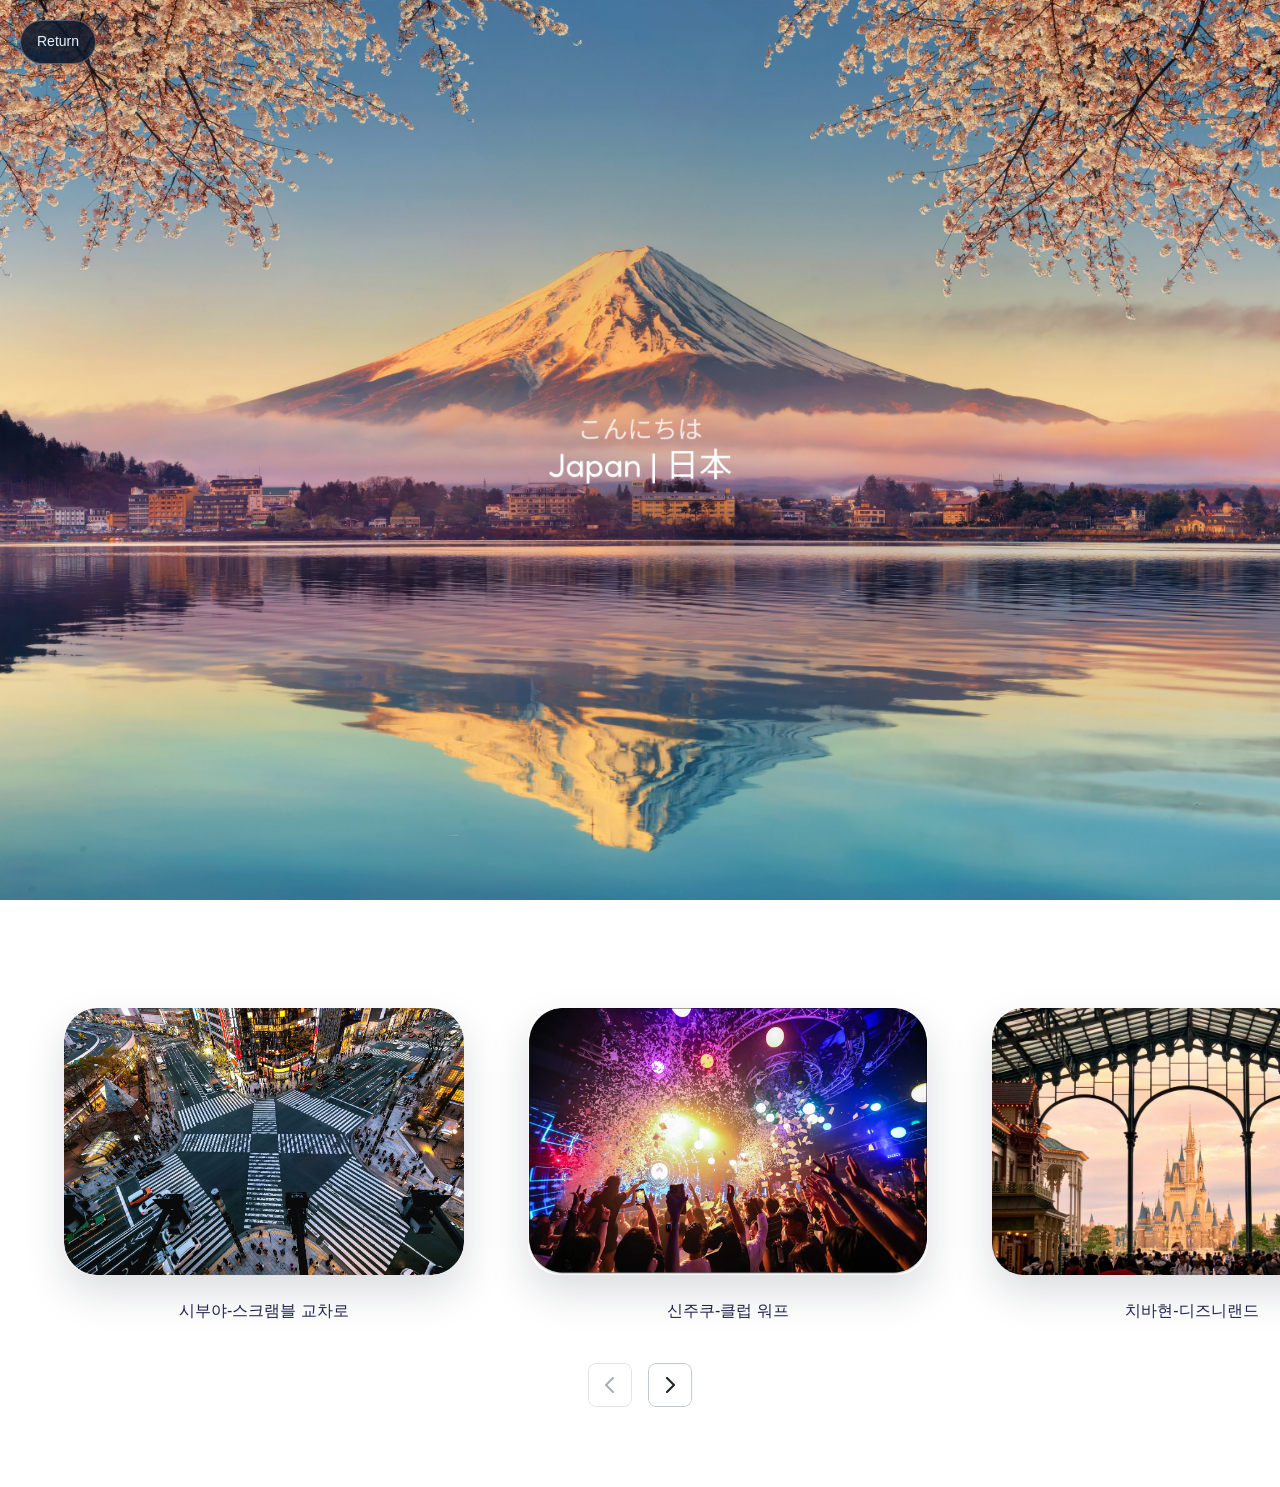
==== pages/asia-countries/japan/index.html @ 1972a232 "feat(return-button): implement common return button functionality with navigation and fade effects" ====
<!doctype html>
<html lang="ko">
<head>
  <meta charset="UTF-8" />
  <meta name="viewport" content="width=device-width, initial-scale=1.0" />
  <meta name="description" content="World Tour 일본 페이지" />
  <title>World Tour | Japan</title>
  <link rel="preload" as="image" href="./assets/images/JapanMainPage.png" fetchpriority="high" />
  <link rel="stylesheet" href="../../../shared/css/tokens.css" />
  <link rel="stylesheet" href="../../../shared/css/base.css" />
  <link rel="stylesheet" href="./css/hero.css" />
  <link rel="stylesheet" href="./css/intro.css" />
  <link rel="stylesheet" href="./css/page.css" />
  <link rel="stylesheet" href="./css/photo-reveal.css" />
  <link rel="stylesheet" href="../../countries/common/css/photo-navigation.css" />
  <link rel="stylesheet" href="../../countries/common/css/country-return.css" />
  <script src="./data/config.js" defer></script>
  <script src="./js/intro.js" defer></script>
  <script src="./js/photo-reveal.js" defer></script>
  <script src="../../countries/common/js/photo-navigation.js" defer></script>
  <script src="../../countries/common/js/country-return.js" defer></script>
  <script src="./js/main.js" defer></script>
</head>
<body>
  <main>
    <section class="tokyo-hero" aria-label="일본 첫 화면">
      <img class="tokyo-hero__image" src="./assets/images/JapanMainPage.png" width="3840" height="2160"
        alt="벚꽃과 후지산, 가와구치호 풍경 위에 こんにちは와 Japan | 日本 문구가 표시된 일본 첫 화면" fetchpriority="high" decoding="sync" />
      <h1 class="japan-intro" aria-label="Japan | Tradition Meets Culture" hidden>Japan | Tradition Meets Culture</h1>
    </section>
    <section id="japan-photos" class="japan-photos" tabindex="0" aria-label="일본의 거리와 밤 풍경, 가로 스크롤로 사진 탐색">
      <figure class="japan-photos__item">
        <img src="./assets/images/tokyo-crossing.png" alt="높은 곳에서 바라본 스크램블 교차로와 거리" loading="lazy" />
        <figcaption class="japan-photos__name">시부야-스크램블 교차로</figcaption>
      </figure>
      <figure class="japan-photos__item">
        <img src="./assets/images/tokyo-nightlife.png" alt="화려한 조명 아래 사람들로 붐비는 클럽" loading="lazy" />
        <figcaption class="japan-photos__name">신주쿠-클럽 워프</figcaption>
      </figure>
      <figure class="japan-photos__item">
        <img src="./assets/images/chiba-disneyland.jpg" alt="노을 속 디즈니랜드 성과 방문객들" loading="lazy" />
        <figcaption class="japan-photos__name">치바현-디즈니랜드</figcaption>
      </figure>
      <figure class="japan-photos__item">
        <img src="./assets/images/shibuya-sky.jpg" alt="전망대에서 내려다본 도쿄의 푸른 야경" loading="lazy" />
        <figcaption class="japan-photos__name">시부야 - 시부야스카이</figcaption>
      </figure>
    </section>
    <div class="photo-navigation" role="group" aria-label="사진 이동" hidden>
      <button class="photo-navigation__button" data-direction="prev" type="button" aria-label="이전 사진" aria-controls="japan-photos"></button>
      <button class="photo-navigation__button" data-direction="next" type="button" aria-label="다음 사진" aria-controls="japan-photos"></button>
    </div>
  </main>
  <a class="country-back" href="../../continents/asia/index.html">Return</a>
</body>
</html>
---- shared/css/tokens.css ----
:root {
  --color-page: #ffffff;
  --color-text: #17212f;
  --color-map-background: #031e35;
  --color-landing-background: #101711;
}
---- shared/css/base.css ----
*,
*::before,
*::after {
  box-sizing: border-box;
}

body {
  margin: 0;
  background: var(--color-page);
  color: var(--color-text);
  font-family: -apple-system, BlinkMacSystemFont, "Segoe UI", "Malgun Gothic", sans-serif;
  font-size: 1rem;
  line-height: 1.7;
  word-break: keep-all;
  overflow-wrap: anywhere;
}

img {
  display: block;
  max-width: 100%;
  height: auto;
}
---- pages/asia-countries/japan/css/hero.css ----
.tokyo-hero {
  position: relative;
  isolation: isolate;
  display: grid;
  place-items: center;
  /* Match the full viewport preview, even when the destination has a scrollbar. */
  width: 100vw;
  height: 100vh;
  height: 100dvh;
  overflow: hidden;
  background: #101413;
}

.tokyo-hero__image {
  position: absolute;
  inset: 0;
  z-index: -2;
  width: 100%;
  height: 100%;
  object-fit: cover;
  object-position: center;
}
---- pages/asia-countries/japan/css/intro.css ----
@font-face {
  font-family: 'Abhaya Libre';
  src: url('../../../../shared/fonts/abhaya-libre/AbhayaLibre-Medium.ttf') format('truetype');
  font-style: normal;
  font-weight: 500;
  font-display: swap;
}

.japan-intro {
  position: absolute;
  top: 34%;
  left: 50%;
  transform: translate(-50%, -50%);
  margin: 0;
  padding: 0;
  color: #21234d;
  font-family: 'Abhaya Libre', Georgia, serif;
  font-weight: 500;
  /* 180px on the 3840px reference canvas; scales to smaller screens. */
  font-size: min(180px, 4.6875vw);
  line-height: 1.15;
  white-space: pre;
  pointer-events: none;
  animation: japan-intro-exit 800ms ease var(--exit-delay) both;
}
.japan-intro[hidden] { display: none; }
.japan-intro__letter {
  opacity: 0;
  animation: japan-letter-reveal 800ms ease-out calc(250ms + var(--letter) * 110ms) both;
}
@keyframes japan-letter-reveal {
  from { opacity: 0; }
  to { opacity: 1; }
}
@keyframes japan-intro-exit {
  from { opacity: 1; }
  to { opacity: 0; visibility: hidden; }
}
@media (prefers-reduced-motion: reduce) {
  .japan-intro__letter { animation: none; opacity: 1; }
}
---- pages/asia-countries/japan/css/page.css ----
html {
  overflow-x: clip;
}

body {
  background: #fff;
  overflow-x: clip;
}

.city-section {
  min-height: 100vh;
  padding: clamp(24px, 3vw, 56px) 0 clamp(100px, 14vh, 180px);
  background: #fff;
}

.city-section h2 {
  margin: 0 0 clamp(40px, 5vw, 100px);
  color: #13bd57;
  text-align: center;
  font-size: clamp(28px, 3.1vw, 52px);
  font-weight: 400;
  line-height: 1.3;
}
---- pages/asia-countries/japan/css/photo-reveal.css ----
.japan-photos {
  display: grid;
  grid-auto-flow: column;
  grid-auto-columns: 400px;
  justify-content: start;
  overflow-x: auto;
  scroll-padding-inline: clamp(24px, 5vw, 80px);
  scrollbar-width: none;
  gap: clamp(28px, 5vw, 88px);
  /* Both edges remain visible; the initial left spacing scrolls with the cards. */
  width: 100%;
  margin-inline: 0;
  padding: clamp(80px, 12vh, 160px) clamp(24px, 5vw, 80px) 40px;
  padding-left: calc(max(0px, 50% - 800px) + clamp(24px, 5vw, 80px));
}

.japan-photos::-webkit-scrollbar { display: none; }

.japan-photos__item {
  margin: 0;
  align-self: start;
  scroll-snap-align: start;
  border-radius: 32px;
  transition: opacity 1100ms ease, transform 1100ms cubic-bezier(.2, .65, .3, 1);
}

.japan-photos__item img {
  width: 100%;
  aspect-ratio: 3 / 2;
  object-fit: cover;
  border-radius: inherit;
  box-shadow: 0 18px 40px rgb(20 30 50 / 15%);
}

.japan-photos__name {
  margin-top: 24px;
  color: #21234d;
  font-size: clamp(16px, 1.1vw, 20px);
  font-weight: 500;
  line-height: 1.5;
  text-align: center;
}

.japan-photos__item.is-pending {
  opacity: 0;
  transform: translateY(36px);
}

/* Reveal the photos from left to right. */
@media (min-width: 701px) {
  .japan-photos__item:nth-child(2):not(.is-pending) {
    transition-delay: 200ms;
  }
  .japan-photos__item:nth-child(3):not(.is-pending) {
    transition-delay: 400ms;
  }
  .japan-photos__item:nth-child(4):not(.is-pending) {
    transition-delay: 600ms;
  }
}

@media (max-width: 700px) {
  .japan-photos { grid-auto-columns: min(400px, 80vw); gap: 28px; }
}

@media (prefers-reduced-motion: reduce) {
  .japan-photos__item { transition: none; }
  .japan-photos__item.is-pending { opacity: 1; transform: none; }
}
---- pages/countries/common/css/photo-navigation.css ----
.photo-navigation {
  display: flex;
  justify-content: center;
  gap: 16px;
  padding: 0 24px 80px;
}
.photo-navigation[hidden] { display: none; }
.photo-navigation__button {
  width: 44px;
  height: 44px;
  flex: 0 0 44px;
  padding: 0;
  border: 0;
  border-radius: 8px;
  background: transparent var(--nav-default) center / contain no-repeat;
  cursor: pointer;
}
.photo-navigation__button[data-direction="prev"] {
  --nav-default: url('../assets/navigation/left-default.png');
  --nav-hover: url('../assets/navigation/left-hover.png');
  --nav-focus: url('../assets/navigation/left-focus.png');
  --nav-disabled: url('../assets/navigation/left-disabled.png');
}
.photo-navigation__button[data-direction="next"] {
  --nav-default: url('../assets/navigation/right-default.png');
  --nav-hover: url('../assets/navigation/right-hover.png');
  --nav-focus: url('../assets/navigation/right-focus.png');
  --nav-disabled: url('../assets/navigation/right-disabled.png');
}
.photo-navigation__button:hover { background-image: var(--nav-hover); }
.photo-navigation__button:focus-visible {
  background-image: var(--nav-focus);
  outline: 2px solid #2563eb;
  outline-offset: 3px;
}
.photo-navigation__button:disabled {
  background-image: var(--nav-disabled);
  cursor: default;
}
---- pages/countries/common/css/country-return.css ----
.country-back {
  z-index: 30;
  position: fixed;
  top: max(20px, env(safe-area-inset-top));
  left: max(20px, env(safe-area-inset-left));
  padding: 9px 16px;
  border: 1px solid #bfdfff55;
  border-radius: 999px;
  background: #0c192cdd;
  color: #e6f2ff;
  font-size: 14px;
  text-decoration: none;
}

.country-back:hover {
  background: #214360;
}

.country-back:focus-visible {
  outline: 2px solid #d5f3ff;
  outline-offset: 4px;
}

.country-return-preview {
  position: fixed;
  inset: 0;
  width: 100vw;
  height: 100vh;
  height: 100dvh;
  z-index: 40;
  background: #0c192c;
  opacity: 0;
  visibility: hidden;
  pointer-events: none;
}
.country-return-preview img {
  width: 100%;
  height: 100%;
  object-fit: contain;
}
.country-returning main {
  animation: country-return-blur 900ms ease both;
}
.country-returning .country-back { opacity: 0; pointer-events: none; }
.country-returning .country-return-preview {
  visibility: visible;
  pointer-events: auto;
  animation: country-return-reveal 900ms ease both;
}
.country-returning .country-return-preview img {
  animation: country-return-focus 900ms ease both;
}
@keyframes country-return-blur {
  from { filter: blur(0); opacity: 1; }
  to { filter: blur(12px); opacity: 0; }
}
@keyframes country-return-reveal {
  0%, 20% { opacity: 0; }
  100% { opacity: 1; }
}
@keyframes country-return-focus {
  from { filter: blur(10px); }
  to { filter: blur(0); }
}
@media (prefers-reduced-motion: reduce) {
  .country-returning main { animation: none; }
  .country-returning .country-return-preview img { animation: none; }
  .country-returning .country-return-preview { animation-duration: 180ms; }
}
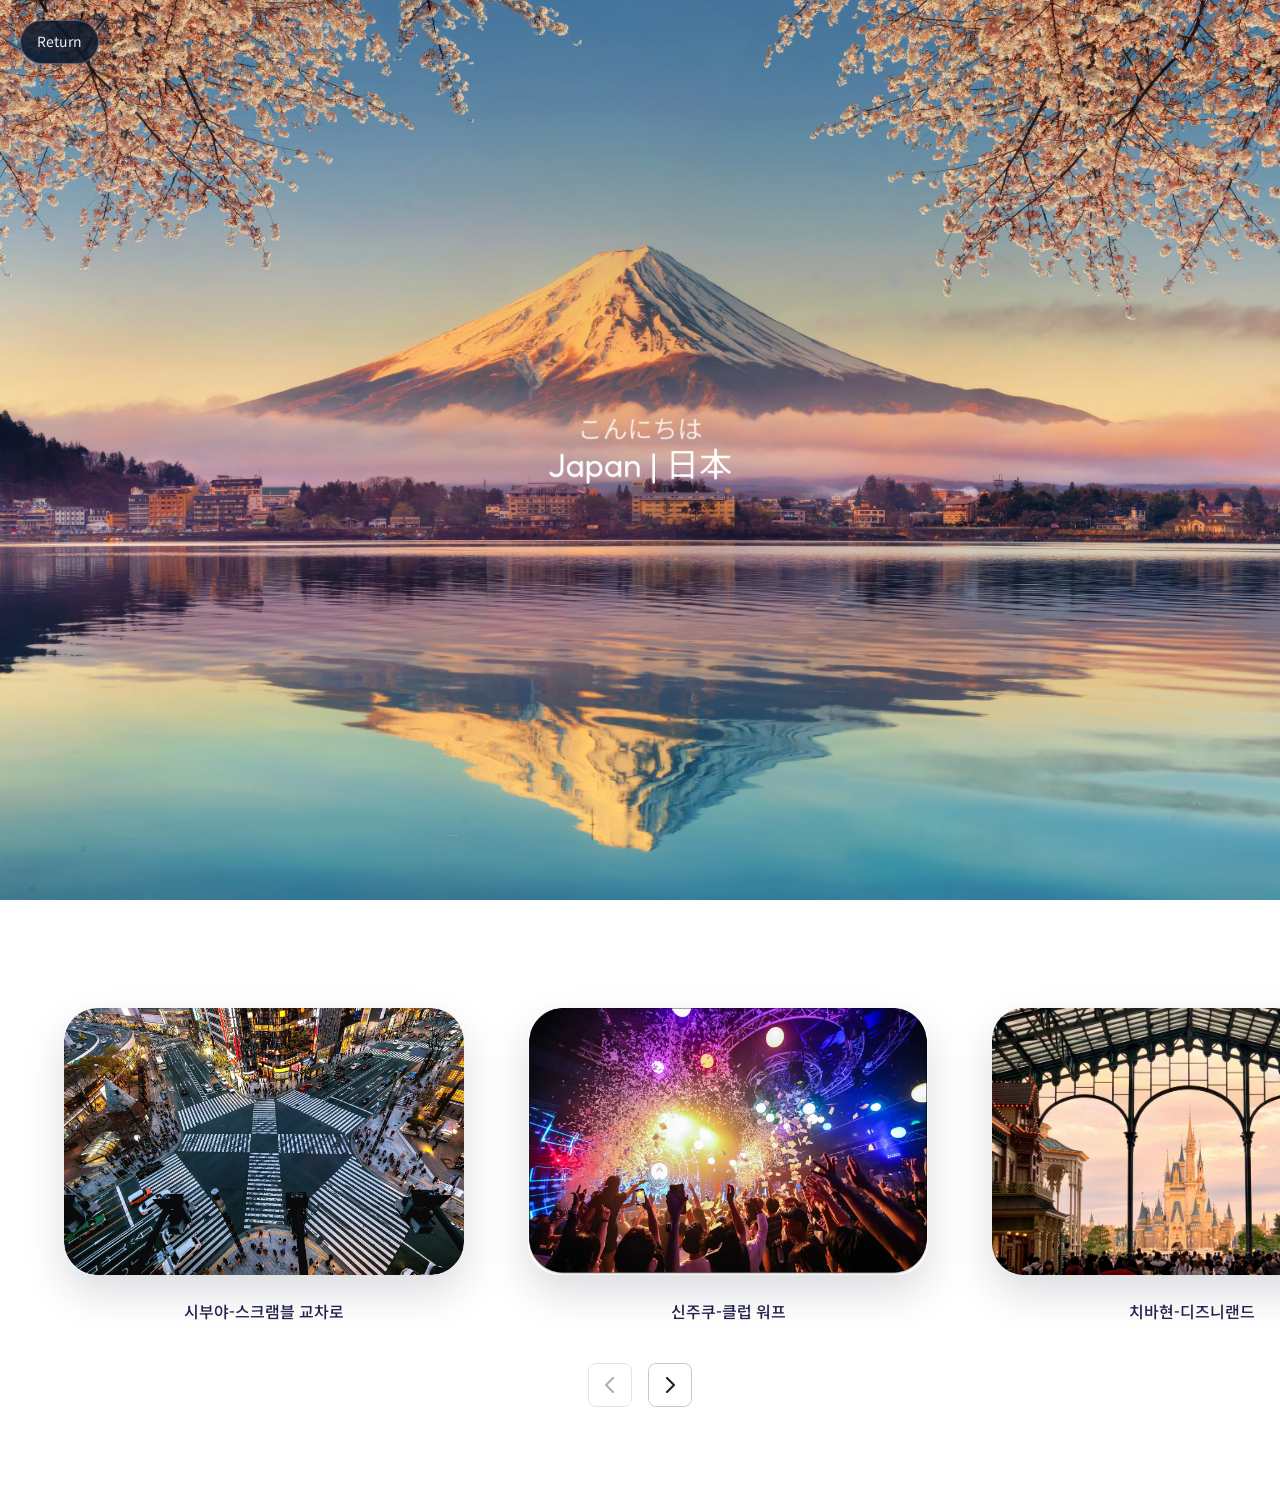
==== commit 7d835494: "feat: Implement common modal popup for country pages and enhance Japan page - Added modal functional" ====
--- a/pages/asia-countries/japan/index.html
+++ b/pages/asia-countries/japan/index.html
@@ -12,6 +12,8 @@
   <link rel="stylesheet" href="./css/intro.css" />
   <link rel="stylesheet" href="./css/page.css" />
   <link rel="stylesheet" href="./css/photo-reveal.css" />
+  <link rel="stylesheet" href="../../countries/common/css/photo-card.css" />
+  <link rel="stylesheet" href="../../countries/common/css/modal.css" />
   <link rel="stylesheet" href="../../countries/common/css/photo-navigation.css" />
   <link rel="stylesheet" href="../../countries/common/css/country-return.css" />
   <script src="./data/config.js" defer></script>
@@ -19,7 +21,10 @@
   <script src="./js/photo-reveal.js" defer></script>
   <script src="../../countries/common/js/photo-navigation.js" defer></script>
   <script src="../../countries/common/js/country-return.js" defer></script>
+  <script src="../../countries/common/js/modal.js" defer></script>
+  <script src="../../../shared/js/cursor.js" defer></script>
   <script src="./js/main.js" defer></script>
+  <link rel="stylesheet" href="../../../shared/css/cursor.css" />
 </head>
 <body>
   <main>
@@ -29,19 +34,22 @@
       <h1 class="japan-intro" aria-label="Japan | Tradition Meets Culture" hidden>Japan | Tradition Meets Culture</h1>
     </section>
     <section id="japan-photos" class="japan-photos" tabindex="0" aria-label="일본의 거리와 밤 풍경, 가로 스크롤로 사진 탐색">
-      <figure class="japan-photos__item">
-        <img src="./assets/images/tokyo-crossing.png" alt="높은 곳에서 바라본 스크램블 교차로와 거리" loading="lazy" />
+      <figure class="japan-photos__item country-photo-card">
+        <button class="country-photo-card__trigger" type="button" data-country-modal="shibuya-modal"
+          aria-haspopup="dialog" aria-controls="shibuya-modal" aria-label="시부야 스크램블 교차로 자세히 보기">
+          <img src="./assets/images/tokyo-crossing.png" alt="높은 곳에서 바라본 스크램블 교차로와 거리" loading="lazy" />
+        </button>
         <figcaption class="japan-photos__name">시부야-스크램블 교차로</figcaption>
       </figure>
-      <figure class="japan-photos__item">
+      <figure class="japan-photos__item country-photo-card">
         <img src="./assets/images/tokyo-nightlife.png" alt="화려한 조명 아래 사람들로 붐비는 클럽" loading="lazy" />
         <figcaption class="japan-photos__name">신주쿠-클럽 워프</figcaption>
       </figure>
-      <figure class="japan-photos__item">
+      <figure class="japan-photos__item country-photo-card">
         <img src="./assets/images/chiba-disneyland.jpg" alt="노을 속 디즈니랜드 성과 방문객들" loading="lazy" />
         <figcaption class="japan-photos__name">치바현-디즈니랜드</figcaption>
       </figure>
-      <figure class="japan-photos__item">
+      <figure class="japan-photos__item country-photo-card">
         <img src="./assets/images/shibuya-sky.jpg" alt="전망대에서 내려다본 도쿄의 푸른 야경" loading="lazy" />
         <figcaption class="japan-photos__name">시부야 - 시부야스카이</figcaption>
       </figure>
@@ -52,5 +60,37 @@
     </div>
   </main>
   <a class="country-back" href="../../continents/asia/index.html">Return</a>
+  <dialog class="country-modal" id="shibuya-modal" aria-labelledby="shibuya-modal-title">
+    <header class="country-modal__header">
+      <p class="country-modal__context">Tokyo | 東京 - 밤이 더 환하게 빛나는 도시</p>
+      <div class="country-modal__close-group">
+        <kbd class="country-modal__shortcut" aria-hidden="true">ESC</kbd>
+        <button class="country-modal__close" type="button" data-modal-close aria-label="모달 닫기" aria-keyshortcuts="Escape" autofocus>
+          <span aria-hidden="true">×</span>
+        </button>
+      </div>
+    </header>
+    <div class="country-modal__content">
+      <div class="country-modal__layout">
+        <figure class="country-modal__visual">
+          <img class="country-modal__image" src="./assets/images/tokyo-crossing.png"
+            alt="높은 곳에서 바라본 시부야 스크램블 교차로와 주변 거리" loading="lazy" />
+        </figure>
+        <div class="country-modal__details">
+          <p class="country-modal__eyebrow">TOKYO · SHIBUYA</p>
+          <h2 class="country-modal__title" id="shibuya-modal-title">시부야 스크램블 교차로</h2>
+          <p class="country-modal__lead">수많은 발걸음이 교차하는 순간,<br />도쿄의 일상이 하나의 풍경이 됩니다.</p>
+          <section class="country-modal__section">
+            <h3>장소 이야기</h3>
+            <p>사람들의 움직임과 건물을 채운 간판이 어우러지는 시부야의 거리. 교차로를 중심으로 펼쳐지는 도시의 활기를 만나보세요.</p>
+          </section>
+          <section class="country-modal__section">
+            <h3>사진 속 풍경</h3>
+            <p>높은 시선에서 담은 횡단보도의 선과 사람들의 흐름. 가까이 걸을 때와는 다른 거리의 표정을 보여줍니다.</p>
+          </section>
+        </div>
+      </div>
+    </div>
+  </dialog>
 </body>
 </html>
--- a/shared/css/base.css
+++ b/shared/css/base.css
@@ -1,3 +1,5 @@
+@import url('./typography.css');
+
 *,
 *::before,
 *::after {
@@ -8,7 +10,7 @@
   margin: 0;
   background: var(--color-page);
   color: var(--color-text);
-  font-family: -apple-system, BlinkMacSystemFont, "Segoe UI", "Malgun Gothic", sans-serif;
+  font-family: var(--font-sans);
   font-size: 1rem;
   line-height: 1.7;
   word-break: keep-all;
--- a/pages/asia-countries/japan/css/photo-reveal.css
+++ b/pages/asia-countries/japan/css/photo-reveal.css
@@ -21,7 +21,8 @@
   align-self: start;
   scroll-snap-align: start;
   border-radius: 32px;
-  transition: opacity 1100ms ease, transform 1100ms cubic-bezier(.2, .65, .3, 1);
+  --country-photo-card-reveal: opacity 1100ms ease var(--photo-reveal-delay, 0ms),
+    transform 1100ms cubic-bezier(.2, .65, .3, 1) var(--photo-reveal-delay, 0ms);
 }
 
 .japan-photos__item img {
@@ -29,7 +30,6 @@
   aspect-ratio: 3 / 2;
   object-fit: cover;
   border-radius: inherit;
-  box-shadow: 0 18px 40px rgb(20 30 50 / 15%);
 }
 
 .japan-photos__name {
@@ -49,13 +49,13 @@
 /* Reveal the photos from left to right. */
 @media (min-width: 701px) {
   .japan-photos__item:nth-child(2):not(.is-pending) {
-    transition-delay: 200ms;
+    --photo-reveal-delay: 200ms;
   }
   .japan-photos__item:nth-child(3):not(.is-pending) {
-    transition-delay: 400ms;
+    --photo-reveal-delay: 400ms;
   }
   .japan-photos__item:nth-child(4):not(.is-pending) {
-    transition-delay: 600ms;
+    --photo-reveal-delay: 600ms;
   }
 }
 
@@ -64,6 +64,5 @@
 }
 
 @media (prefers-reduced-motion: reduce) {
-  .japan-photos__item { transition: none; }
   .japan-photos__item.is-pending { opacity: 1; transform: none; }
 }
--- a/pages/countries/common/css/photo-card.css
+++ b/pages/countries/common/css/photo-card.css
@@ -0,0 +1,46 @@
+/* Shared card motion. Pages may supply entrance transitions separately. */
+.country-photo-card {
+  transition: var(--country-photo-card-reveal, opacity 0s),
+    translate 300ms ease, scale 300ms ease;
+}
+
+.country-photo-card > img,
+.country-photo-card__trigger > img {
+  box-shadow: 0 18px 40px rgb(20 30 50 / 15%);
+  transition: box-shadow 300ms ease;
+}
+
+.country-photo-card__trigger {
+  display: block;
+  width: 100%;
+  padding: 0;
+  border: 0;
+  border-radius: inherit;
+  background: transparent;
+  cursor: pointer;
+}
+
+.country-photo-card__trigger:focus-visible {
+  outline: 3px solid #2563eb;
+  outline-offset: 6px;
+}
+
+@media (hover: hover) and (pointer: fine) and (prefers-reduced-motion: no-preference) {
+  .country-photo-card:not(.is-pending):hover {
+    translate: 0 -8px;
+    scale: 1.025;
+  }
+
+  .country-photo-card:not(.is-pending):hover > img,
+  .country-photo-card:not(.is-pending):hover > .country-photo-card__trigger > img {
+    box-shadow: 0 24px 48px rgb(20 30 50 / 22%);
+  }
+}
+
+@media (prefers-reduced-motion: reduce) {
+  .country-photo-card,
+  .country-photo-card > img,
+  .country-photo-card__trigger > img {
+    transition: none;
+  }
+}
--- a/pages/countries/common/css/modal.css
+++ b/pages/countries/common/css/modal.css
@@ -0,0 +1,148 @@
+.country-modal {
+  --modal-exit-ms: 300;
+  width: min(1120px, calc(100% - 32px));
+  max-width: none;
+  max-height: calc(100dvh - 48px);
+  margin: auto;
+  padding: 0;
+  border: 0;
+  border-radius: 28px;
+  background: rgb(255 255 255 / 50%); /*color*/
+  color: #17212f;
+  font-family: var(--font-sans);
+  box-shadow: 0 28px 90px rgb(0 0 0 / 25%);
+  overscroll-behavior: contain;
+  overflow: hidden;
+}
+
+.country-modal[open] { display: flex; flex-direction: column; }
+
+.country-modal::backdrop {
+  background: rgb(12 19 30 / 45%);
+  -webkit-backdrop-filter: blur(12px);
+  backdrop-filter: blur(12px);
+}
+
+.country-modal__header {
+  flex-shrink: 0;
+  display: flex;
+  align-items: center;
+  justify-content: flex-end;
+  gap: 20px;
+  padding: 24px clamp(20px, 4vw, 48px);
+  background: transparent;
+}
+
+.country-modal__context {
+  min-width: 0;
+  margin: 0 auto 0 0;
+  font-size: clamp(14px, 1.6vw, 18px);
+  font-weight: 500;
+  line-height: 1.6;
+  letter-spacing: -0.025em;
+}
+
+.country-modal__title {
+  margin: 0;
+  font-size: clamp(22px, 2.2vw, 30px);
+  letter-spacing: -0.035em;
+  line-height: 1.3;
+}
+
+.country-modal__close-group {
+  display: flex;
+  align-items: center;
+  flex-shrink: 0;
+  gap: 8px;
+}
+
+.country-modal__shortcut {
+  color: #526071;
+  font-family: inherit;
+  font-size: 10px;
+  font-weight: 500;
+  line-height: 1;
+  letter-spacing: 0.06em;
+}
+
+.country-modal__close {
+  display: grid;
+  place-items: center;
+  flex: 0 0 44px;
+  width: 44px;
+  height: 44px;
+  padding: 0;
+  border: 0;
+  border-radius: 50%;
+  background: #eeeeef;
+  color: #242426;
+  font: inherit;
+  font-size: 28px;
+  line-height: 1;
+  cursor: pointer;
+}
+
+.country-modal__close:hover { background: #dedee0; }
+.country-modal__close:focus-visible { outline: 3px solid #2563eb; outline-offset: 3px; }
+.country-modal__content {
+  min-height: 0;
+  overflow-y: auto;
+  overscroll-behavior: contain;
+  padding: 0 clamp(24px, 5vw, 64px) clamp(32px, 5vw, 64px);
+}
+.country-modal__layout {
+  display: grid;
+  grid-template-columns: minmax(0, 0.95fr) minmax(0, 1.05fr);
+  align-items: center;
+  gap: clamp(28px, 4vw, 56px);
+  min-height: 400px;
+}
+.country-modal__visual { margin: 0; min-width: 0; }
+.country-modal__image { width: 100%; height: auto; border-radius: 18px; }
+.country-modal__details { min-width: 0; }
+.country-modal__eyebrow {
+  margin: 0 0 12px;
+  color: #34445a;
+  font-size: 12px;
+  font-weight: 600;
+  letter-spacing: 0.12em;
+}
+.country-modal__lead {
+  margin: 20px 0 28px;
+  font-size: 18px;
+  line-height: 1.7;
+}
+.country-modal__section + .country-modal__section { margin-top: 24px; }
+.country-modal__section h3 { margin: 0 0 8px; font-size: 15px; }
+.country-modal__section p { margin: 0; color: #283649; font-size: 15px; line-height: 1.8; }
+
+@media (max-width: 700px) {
+  .country-modal { border-radius: 22px; }
+  .country-modal__header { padding: 16px 20px; }
+  .country-modal__layout { grid-template-columns: minmax(0, 1fr); min-height: 0; gap: 28px; }
+  .country-modal__lead { font-size: 16px; }
+}
+
+@media (prefers-reduced-motion: no-preference) {
+  .country-modal[open] { animation: country-modal-enter 220ms ease-out; }
+  .country-modal[open].is-closing {
+    animation: country-modal-exit calc(var(--modal-exit-ms) * 1ms) ease-in-out both;
+  }
+  .country-modal[open].is-closing::backdrop {
+    animation: country-modal-backdrop-exit calc(var(--modal-exit-ms) * 1ms) ease-in-out both;
+  }
+  @keyframes country-modal-exit {
+    to { opacity: 0; }
+  }
+  @keyframes country-modal-backdrop-exit {
+    to {
+      background-color: rgb(12 19 30 / 0%);
+      -webkit-backdrop-filter: blur(0);
+      backdrop-filter: blur(0);
+    }
+  }
+  @keyframes country-modal-enter {
+    from { opacity: 0; transform: translateY(12px); }
+    to { opacity: 1; transform: translateY(0); }
+  }
+}
--- a/shared/css/cursor.css
+++ b/shared/css/cursor.css
@@ -0,0 +1,24 @@
+:root {
+  --cursor-default: url('../images/cursors/default.png') 8 8, auto;
+  --cursor-hover: url('../images/cursors/hover.png') 8 8, pointer;
+  --cursor-pressed: url('../images/cursors/pressed.png') 8 8, pointer;
+  --cursor-drag: url('../images/cursors/drag.png') 8 8, grabbing;
+}
+html, body { cursor: var(--cursor-default); }
+body * { cursor: inherit !important; }
+body :is(a[href], button, [role="button"], [role="link"], .continent, .country-region, [data-cursor="hover"]),
+body :is(a[href], button, [role="button"], [role="link"], .continent, .country-region, [data-cursor="hover"]) * {
+  cursor: var(--cursor-hover) !important;
+}
+body :is(input:not([type="button"]):not([type="submit"]), textarea, [contenteditable="true"]) {
+  cursor: text !important;
+}
+body :is(button:disabled, [aria-disabled="true"]),
+body :is(button:disabled, [aria-disabled="true"]) * {
+  cursor: var(--cursor-default) !important;
+}
+html[data-cursor-state="pressed"] body,
+html[data-cursor-state="pressed"] body * { cursor: var(--cursor-pressed) !important; }
+html[data-cursor-state="drag"] body,
+html[data-cursor-state="drag"] body *,
+body .is-dragging, body .is-dragging * { cursor: var(--cursor-drag) !important; }
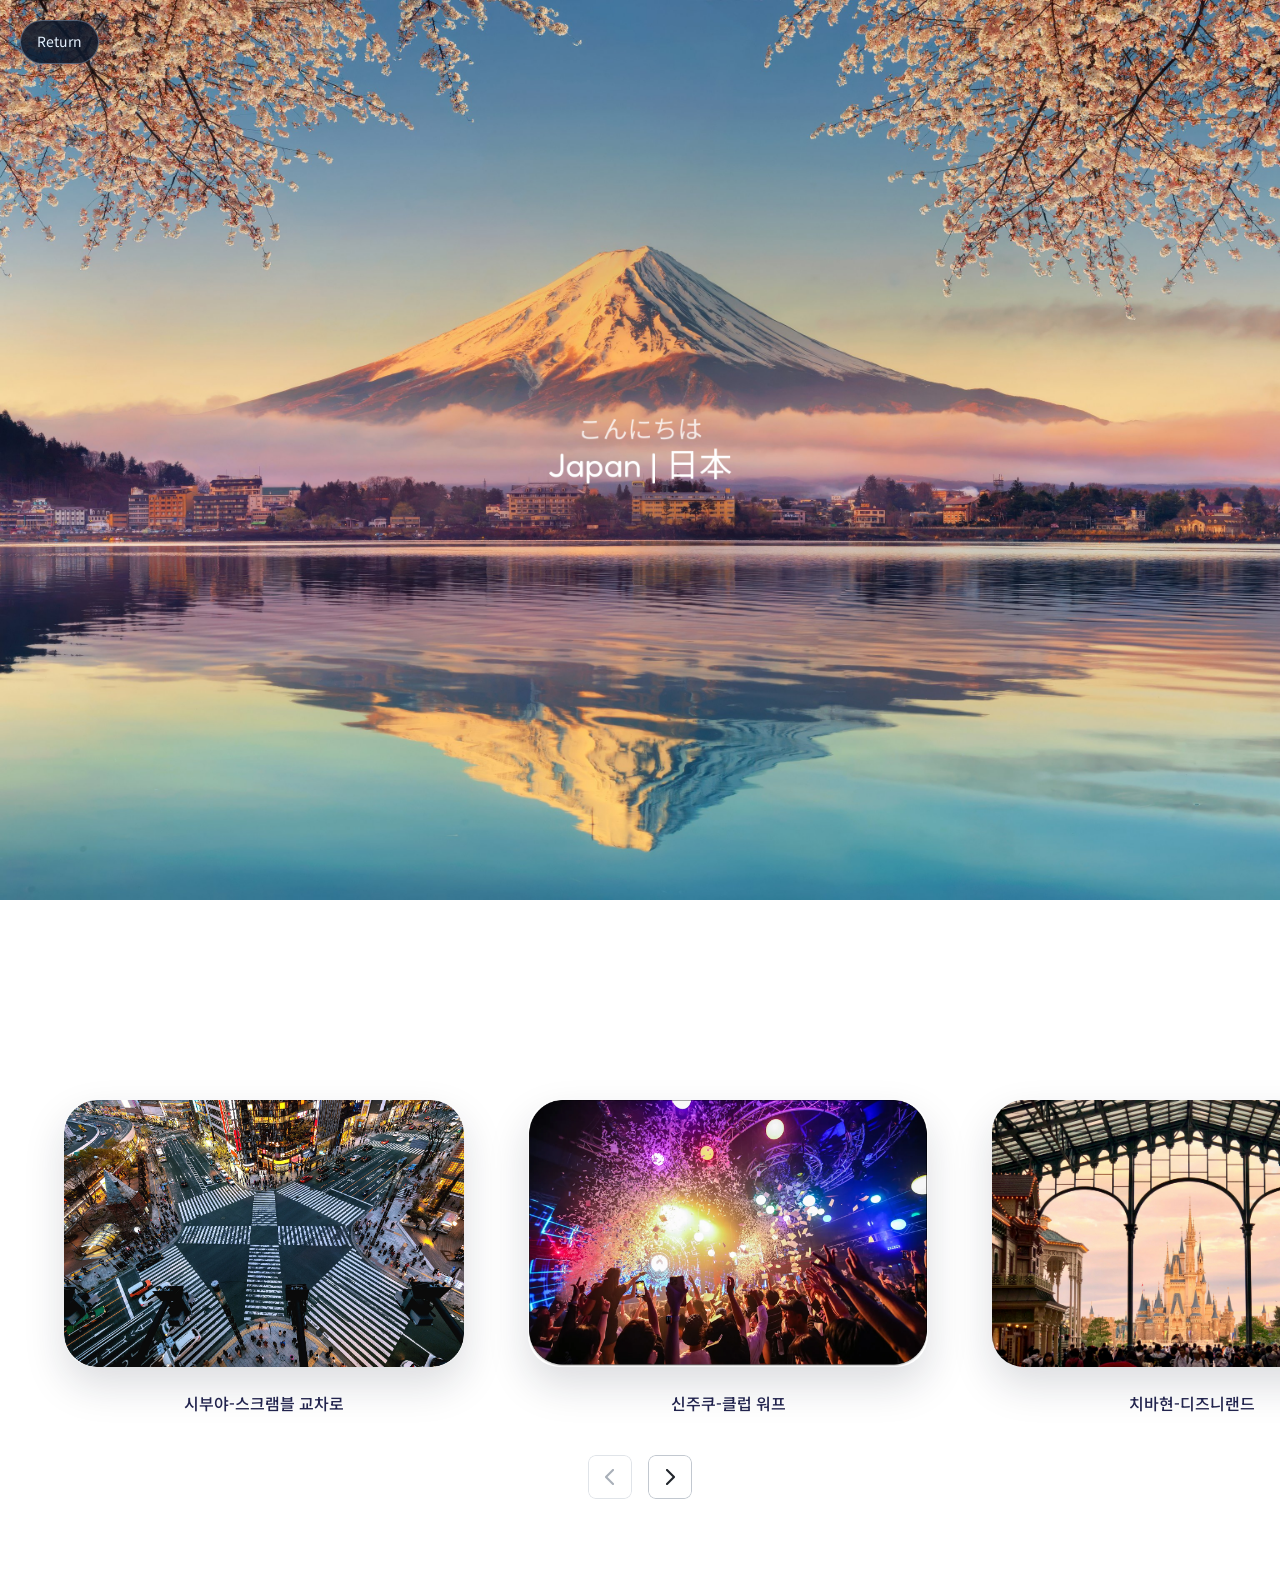
==== commit 3df837b4: "feat: add travel availability feature for continents and countries - Implemented travel availability" ====
--- a/pages/asia-countries/japan/index.html
+++ b/pages/asia-countries/japan/index.html
@@ -17,10 +17,12 @@
   <link rel="stylesheet" href="../../countries/common/css/photo-navigation.css" />
   <link rel="stylesheet" href="../../countries/common/css/country-return.css" />
   <script src="./data/config.js" defer></script>
+  <script src="./data/modal-cards.js" defer></script>
   <script src="./js/intro.js" defer></script>
   <script src="./js/photo-reveal.js" defer></script>
   <script src="../../countries/common/js/photo-navigation.js" defer></script>
   <script src="../../countries/common/js/country-return.js" defer></script>
+  <script src="../../countries/common/js/modal-content.js" defer></script>
   <script src="../../countries/common/js/modal.js" defer></script>
   <script src="../../../shared/js/cursor.js" defer></script>
   <script src="./js/main.js" defer></script>
@@ -35,22 +37,31 @@
     </section>
     <section id="japan-photos" class="japan-photos" tabindex="0" aria-label="일본의 거리와 밤 풍경, 가로 스크롤로 사진 탐색">
       <figure class="japan-photos__item country-photo-card">
-        <button class="country-photo-card__trigger" type="button" data-country-modal="shibuya-modal"
-          aria-haspopup="dialog" aria-controls="shibuya-modal" aria-label="시부야 스크램블 교차로 자세히 보기">
+        <button class="country-photo-card__trigger" type="button" data-country-modal="japan-card-modal" data-modal-card="shibuya-crossing"
+          aria-haspopup="dialog" aria-controls="japan-card-modal" aria-label="시부야 스크램블 교차로 자세히 보기">
           <img src="./assets/images/tokyo-crossing.png" alt="높은 곳에서 바라본 스크램블 교차로와 거리" loading="lazy" />
         </button>
         <figcaption class="japan-photos__name">시부야-스크램블 교차로</figcaption>
       </figure>
       <figure class="japan-photos__item country-photo-card">
-        <img src="./assets/images/tokyo-nightlife.png" alt="화려한 조명 아래 사람들로 붐비는 클럽" loading="lazy" />
+        <button class="country-photo-card__trigger" type="button" data-country-modal="japan-card-modal" data-modal-card="shinjuku-warp"
+          aria-haspopup="dialog" aria-controls="japan-card-modal" aria-label="신주쿠 클럽 워프 자세히 보기">
+          <img src="./assets/images/tokyo-nightlife.png" alt="화려한 조명 아래 사람들로 붐비는 클럽" loading="lazy" />
+        </button>
         <figcaption class="japan-photos__name">신주쿠-클럽 워프</figcaption>
       </figure>
       <figure class="japan-photos__item country-photo-card">
-        <img src="./assets/images/chiba-disneyland.jpg" alt="노을 속 디즈니랜드 성과 방문객들" loading="lazy" />
+        <button class="country-photo-card__trigger" type="button" data-country-modal="japan-card-modal" data-modal-card="tokyo-disneyland"
+          aria-haspopup="dialog" aria-controls="japan-card-modal" aria-label="도쿄 디즈니랜드 자세히 보기">
+          <img src="./assets/images/chiba-disneyland.jpg" alt="노을 속 디즈니랜드 성과 방문객들" loading="lazy" />
+        </button>
         <figcaption class="japan-photos__name">치바현-디즈니랜드</figcaption>
       </figure>
       <figure class="japan-photos__item country-photo-card">
-        <img src="./assets/images/shibuya-sky.jpg" alt="전망대에서 내려다본 도쿄의 푸른 야경" loading="lazy" />
+        <button class="country-photo-card__trigger" type="button" data-country-modal="japan-card-modal" data-modal-card="shibuya-sky"
+          aria-haspopup="dialog" aria-controls="japan-card-modal" aria-label="시부야스카이 자세히 보기">
+          <img src="./assets/images/shibuya-sky.jpg" alt="전망대에서 내려다본 도쿄의 푸른 야경" loading="lazy" />
+        </button>
         <figcaption class="japan-photos__name">시부야 - 시부야스카이</figcaption>
       </figure>
     </section>
@@ -60,9 +71,10 @@
     </div>
   </main>
   <a class="country-back" href="../../continents/asia/index.html">Return</a>
-  <dialog class="country-modal" id="shibuya-modal" aria-labelledby="shibuya-modal-title">
+  <dialog class="country-modal" id="japan-card-modal" aria-labelledby="japan-card-modal-title">
+    <div class="country-modal__panel">
     <header class="country-modal__header">
-      <p class="country-modal__context">Tokyo | 東京 - 밤이 더 환하게 빛나는 도시</p>
+      <p class="country-modal__context" hidden></p>
       <div class="country-modal__close-group">
         <kbd class="country-modal__shortcut" aria-hidden="true">ESC</kbd>
         <button class="country-modal__close" type="button" data-modal-close aria-label="모달 닫기" aria-keyshortcuts="Escape" autofocus>
@@ -73,23 +85,13 @@
     <div class="country-modal__content">
       <div class="country-modal__layout">
         <figure class="country-modal__visual">
-          <img class="country-modal__image" src="./assets/images/tokyo-crossing.png"
-            alt="높은 곳에서 바라본 시부야 스크램블 교차로와 주변 거리" loading="lazy" />
+          <img class="country-modal__image" alt="" />
         </figure>
         <div class="country-modal__details">
-          <p class="country-modal__eyebrow">TOKYO · SHIBUYA</p>
-          <h2 class="country-modal__title" id="shibuya-modal-title">시부야 스크램블 교차로</h2>
-          <p class="country-modal__lead">수많은 발걸음이 교차하는 순간,<br />도쿄의 일상이 하나의 풍경이 됩니다.</p>
-          <section class="country-modal__section">
-            <h3>장소 이야기</h3>
-            <p>사람들의 움직임과 건물을 채운 간판이 어우러지는 시부야의 거리. 교차로를 중심으로 펼쳐지는 도시의 활기를 만나보세요.</p>
-          </section>
-          <section class="country-modal__section">
-            <h3>사진 속 풍경</h3>
-            <p>높은 시선에서 담은 횡단보도의 선과 사람들의 흐름. 가까이 걸을 때와는 다른 거리의 표정을 보여줍니다.</p>
-          </section>
+          <h2 class="country-modal__title" id="japan-card-modal-title"></h2>
         </div>
       </div>
+    </div>
     </div>
   </dialog>
 </body>
--- a/pages/asia-countries/japan/css/photo-reveal.css
+++ b/pages/asia-countries/japan/css/photo-reveal.css
@@ -10,7 +10,7 @@
   /* Both edges remain visible; the initial left spacing scrolls with the cards. */
   width: 100%;
   margin-inline: 0;
-  padding: clamp(80px, 12vh, 160px) clamp(24px, 5vw, 80px) 40px;
+  padding: 200px clamp(24px, 5vw, 80px) 40px;
   padding-left: calc(max(0px, 50% - 800px) + clamp(24px, 5vw, 80px));
 }
 
--- a/pages/countries/common/css/modal.css
+++ b/pages/countries/common/css/modal.css
@@ -1,21 +1,33 @@
 .country-modal {
   --modal-exit-ms: 300;
-  width: min(1120px, calc(100% - 32px));
+  --modal-panel-width: 1120px;
+  position: fixed;
+  inset: 0;
+  width: 100%;
+  height: 100%;
   max-width: none;
-  max-height: calc(100dvh - 48px);
-  margin: auto;
-  padding: 0;
+  max-height: none;
+  box-sizing: border-box;
+  margin: 0;
+  padding: 24px 16px;
   border: 0;
-  border-radius: 28px;
-  background: rgb(255 255 255 / 50%); /*color*/
+  background: transparent;
   color: #17212f;
   font-family: var(--font-sans);
+  overscroll-behavior: contain;
+  overflow-x: hidden;
+  overflow-y: auto;
+  scrollbar-gutter: stable;
+}
+
+.country-modal[open] { display: block; }
+.country-modal__panel {
+  width: min(var(--modal-panel-width), 100%);
+  margin: 0 auto;
+  border-radius: 28px;
+  background: rgb(255 255 255 / 50%);
   box-shadow: 0 28px 90px rgb(0 0 0 / 25%);
-  overscroll-behavior: contain;
-  overflow: hidden;
-}
-
-.country-modal[open] { display: flex; flex-direction: column; }
+}
 
 .country-modal::backdrop {
   background: rgb(12 19 30 / 45%);
@@ -47,6 +59,16 @@
   font-size: clamp(22px, 2.2vw, 30px);
   letter-spacing: -0.035em;
   line-height: 1.3;
+}
+
+.country-modal__subtitle {
+  white-space: pre-line;
+  margin: 10px 0 0;
+  color: #34445a;
+  font-size: 13px;
+  font-weight: 400;
+  line-height: 1.7;
+  letter-spacing: -0.015em;
 }
 
 .country-modal__close-group {
@@ -86,7 +108,7 @@
 .country-modal__close:focus-visible { outline: 3px solid #2563eb; outline-offset: 3px; }
 .country-modal__content {
   min-height: 0;
-  overflow-y: auto;
+  overflow: visible;
   overscroll-behavior: contain;
   padding: 0 clamp(24px, 5vw, 64px) clamp(32px, 5vw, 64px);
 }
@@ -97,7 +119,14 @@
   gap: clamp(28px, 4vw, 56px);
   min-height: 400px;
 }
-.country-modal__visual { margin: 0; min-width: 0; }
+.country-modal__visual {
+  margin: 0;
+  min-width: 0;
+  position: sticky;
+  top: 50%;
+  transform: translateY(-50%);
+  align-self: start;
+}
 .country-modal__image { width: 100%; height: auto; border-radius: 18px; }
 .country-modal__details { min-width: 0; }
 .country-modal__eyebrow {
@@ -112,15 +141,121 @@
   font-size: 18px;
   line-height: 1.7;
 }
+.country-modal__subtitle + .country-modal__section,
 .country-modal__section + .country-modal__section { margin-top: 24px; }
 .country-modal__section h3 { margin: 0 0 8px; font-size: 15px; }
 .country-modal__section p { margin: 0; color: #283649; font-size: 15px; line-height: 1.8; }
+.country-modal__section ul,
+.country-modal__section ol {
+  margin: 0;
+  padding-left: 1.4em;
+  color: #283649;
+  font-size: 15px;
+  line-height: 1.8;
+}
+.country-modal__section li + li { margin-top: 10px; }
+.country-modal__section a { color: #174a80; text-underline-offset: 3px; }
+.country-modal__photo-credits { display: inline-block; margin-top: 24px; color: #34445a; font-size: 12px; text-underline-offset: 3px; }
+.country-modal__section a:focus-visible { outline: 2px solid #2563eb; outline-offset: 3px; }
 
 @media (max-width: 700px) {
-  .country-modal { border-radius: 22px; }
+  .country-modal__panel { border-radius: 22px; }
   .country-modal__header { padding: 16px 20px; }
   .country-modal__layout { grid-template-columns: minmax(0, 1fr); min-height: 0; gap: 28px; }
   .country-modal__lead { font-size: 16px; }
+  .country-modal__visual { position: static; transform: none; }
+}
+
+.country-modal--gallery { --modal-panel-width: 1440px; }
+.country-modal--gallery .country-modal__header {
+  display: grid;
+  grid-template-columns: 84px minmax(0, 1fr) 84px;
+}
+.country-modal--gallery .country-modal__context { grid-column: 2; margin: 0; text-align: center; }
+.country-modal--gallery .country-modal__close-group { grid-column: 3; justify-self: end; }
+.country-modal--gallery .country-modal__layout { display: block; min-height: 0; }
+.country-modal--gallery .country-modal__visual { display: none; }
+.country-modal--gallery .country-modal__details > :not(.country-modal__gallery) {
+  max-width: 820px;
+  margin-left: auto;
+  margin-right: auto;
+}
+.country-modal--gallery .country-modal__title { font-size: clamp(28px, 3vw, 42px); }
+.country-modal__gallery {
+  /* Two 340px photos, two 20px gaps, and 20% of the next photo. */
+  width: 100%;
+  max-width: 788px;
+  margin: 28px auto 0;
+}
+.country-modal__gallery-track {
+  --gallery-gap: 20px;
+  --gallery-photo-width: calc((100% - 2 * var(--gallery-gap)) / 2.2);
+  display: flex;
+  /* Show two full photos and a preview of the next photo. */
+  gap: var(--gallery-gap);
+  overflow-x: auto;
+  overscroll-behavior-x: contain;
+  scrollbar-width: none;
+}
+.country-modal__gallery-track::-webkit-scrollbar { display: none; }
+.country-modal__gallery-track:focus-visible { outline: 2px solid #2563eb; outline-offset: 4px; }
+.country-modal__slide { margin: 0; min-width: 0; flex: 0 0 var(--gallery-photo-width); }
+.country-modal__gallery-image {
+  display: block;
+  width: 100%;
+  height: auto;
+  aspect-ratio: var(--gallery-image-ratio, 3 / 2);
+  object-fit: contain;
+  background-color: #fff;
+  border-radius: 16px;
+}
+.country-modal__gallery .country-modal__gallery-controls { padding: 16px 0 0; gap: 10px 16px; }
+.country-modal__gallery-controls:not([hidden]) {
+  display: grid;
+  grid-template-columns: repeat(2, minmax(0, 1fr));
+}
+.country-modal__gallery-controls .photo-navigation__pages { grid-column: 1 / -1; }
+.country-modal__gallery-controls .photo-navigation__button[data-direction="prev"] { justify-self: end; }
+.country-modal__gallery-controls .photo-navigation__button[data-direction="next"] { justify-self: start; }
+.country-modal--gallery .country-modal__lead { margin-top: 16px; }
+.country-modal--gallery { overflow-y: hidden; }
+.country-modal--gallery .country-modal__panel {
+  height: 100%;
+  display: flex;
+  flex-direction: column;
+}
+.country-modal--gallery .country-modal__content {
+  flex: 1;
+  min-height: 0;
+  padding-bottom: 24px;
+}
+.country-modal--gallery .country-modal__layout,
+.country-modal--gallery .country-modal__details { height: 100%; min-height: 0; }
+.country-modal--gallery .country-modal__details { display: flex; flex-direction: column; }
+.country-modal--gallery .country-modal__details > * { flex-shrink: 0; }
+.country-modal--gallery .country-modal__details > :not(.country-modal__gallery) { width: 100%; }
+.country-modal--gallery .country-modal__details > .country-modal__description {
+  flex: 1;
+  min-height: 0;
+  margin-top: 16px;
+  overflow-y: auto;
+  overflow-x: hidden;
+  overscroll-behavior: contain;
+  scrollbar-width: none;
+}
+.country-modal__description::-webkit-scrollbar { display: none; }
+.country-modal__description:focus-visible { outline: 2px solid #2563eb; outline-offset: 2px; }
+.country-modal--gallery .country-modal__description > .country-modal__lead { margin-top: 0; }
+@media (max-height: 700px) {
+  .country-modal--gallery .country-modal__header { padding-top: 10px; padding-bottom: 10px; }
+  .country-modal--gallery .country-modal__gallery { margin-top: 12px; }
+  .country-modal--gallery .country-modal__title { font-size: 24px; }
+}
+@media (max-width: 700px) {
+  .country-modal--gallery .country-modal__header { grid-template-columns: minmax(0, 1fr) auto; }
+  .country-modal--gallery .country-modal__context { grid-column: 1; text-align: left; }
+  .country-modal--gallery .country-modal__close-group { grid-column: 2; }
+  .country-modal__gallery-track { --gallery-gap: 14px; }
 }
 
 @media (prefers-reduced-motion: no-preference) {
--- a/pages/countries/common/css/photo-navigation.css
+++ b/pages/countries/common/css/photo-navigation.css
@@ -5,6 +5,21 @@
   padding: 0 24px 80px;
 }
 .photo-navigation[hidden] { display: none; }
+.photo-navigation__pages { display: flex; align-items: center; justify-content: center; flex-wrap: wrap; gap: 4px; }
+.photo-navigation__page {
+  min-width: 32px;
+  min-height: 36px;
+  padding: 4px 8px;
+  border: 0;
+  border-radius: 8px;
+  background: rgb(255 255 255 / 65%);
+  color: #34445a;
+  font: inherit;
+  cursor: pointer;
+}
+.photo-navigation__page:hover { background: #e2e8f0; }
+.photo-navigation__page[aria-current="true"] { background: #17212f; color: white; font-weight: 700; }
+.photo-navigation__page:focus-visible { outline: 2px solid #2563eb; outline-offset: 2px; }
 .photo-navigation__button {
   width: 44px;
   height: 44px;
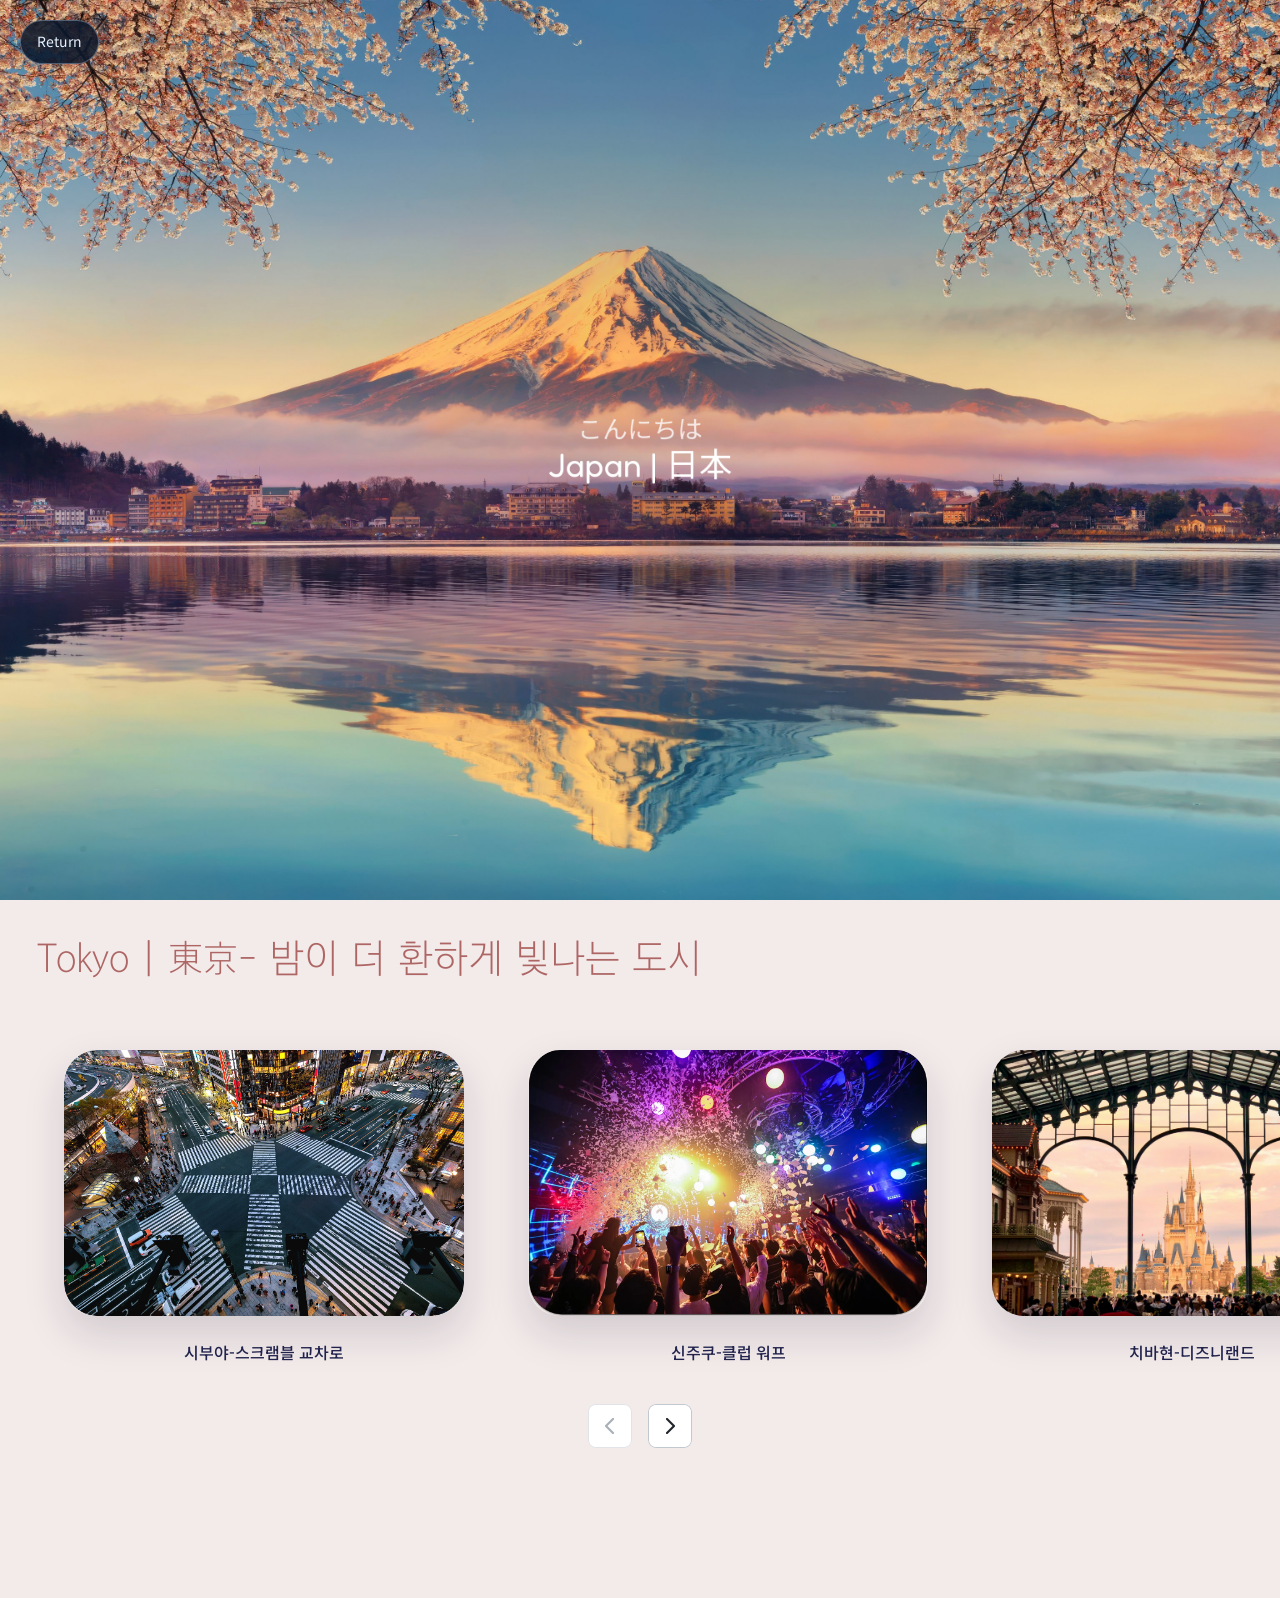
==== commit 66e6a74d: "feat: Implement city section for Japan with reveal effect - Added a new city section for Tokyo in Ja" ====
--- a/pages/asia-countries/japan/index.html
+++ b/pages/asia-countries/japan/index.html
@@ -15,11 +15,12 @@
   <link rel="stylesheet" href="../../countries/common/css/photo-card.css" />
   <link rel="stylesheet" href="../../countries/common/css/modal.css" />
   <link rel="stylesheet" href="../../countries/common/css/photo-navigation.css" />
+  <link rel="stylesheet" href="../../countries/common/css/city-section.css" />
   <link rel="stylesheet" href="../../countries/common/css/country-return.css" />
   <script src="./data/config.js" defer></script>
   <script src="./data/modal-cards.js" defer></script>
   <script src="./js/intro.js" defer></script>
-  <script src="./js/photo-reveal.js" defer></script>
+  <script src="../../countries/common/js/city-section-reveal.js" defer></script>
   <script src="../../countries/common/js/photo-navigation.js" defer></script>
   <script src="../../countries/common/js/country-return.js" defer></script>
   <script src="../../countries/common/js/modal-content.js" defer></script>
@@ -35,40 +36,43 @@
         alt="벚꽃과 후지산, 가와구치호 풍경 위에 こんにちは와 Japan | 日本 문구가 표시된 일본 첫 화면" fetchpriority="high" decoding="sync" />
       <h1 class="japan-intro" aria-label="Japan | Tradition Meets Culture" hidden>Japan | Tradition Meets Culture</h1>
     </section>
-    <section id="japan-photos" class="japan-photos" tabindex="0" aria-label="일본의 거리와 밤 풍경, 가로 스크롤로 사진 탐색">
-      <figure class="japan-photos__item country-photo-card">
-        <button class="country-photo-card__trigger" type="button" data-country-modal="japan-card-modal" data-modal-card="shibuya-crossing"
-          aria-haspopup="dialog" aria-controls="japan-card-modal" aria-label="시부야 스크램블 교차로 자세히 보기">
-          <img src="./assets/images/tokyo-crossing.png" alt="높은 곳에서 바라본 스크램블 교차로와 거리" loading="lazy" />
-        </button>
-        <figcaption class="japan-photos__name">시부야-스크램블 교차로</figcaption>
-      </figure>
-      <figure class="japan-photos__item country-photo-card">
-        <button class="country-photo-card__trigger" type="button" data-country-modal="japan-card-modal" data-modal-card="shinjuku-warp"
-          aria-haspopup="dialog" aria-controls="japan-card-modal" aria-label="신주쿠 클럽 워프 자세히 보기">
-          <img src="./assets/images/tokyo-nightlife.png" alt="화려한 조명 아래 사람들로 붐비는 클럽" loading="lazy" />
-        </button>
-        <figcaption class="japan-photos__name">신주쿠-클럽 워프</figcaption>
-      </figure>
-      <figure class="japan-photos__item country-photo-card">
-        <button class="country-photo-card__trigger" type="button" data-country-modal="japan-card-modal" data-modal-card="tokyo-disneyland"
-          aria-haspopup="dialog" aria-controls="japan-card-modal" aria-label="도쿄 디즈니랜드 자세히 보기">
-          <img src="./assets/images/chiba-disneyland.jpg" alt="노을 속 디즈니랜드 성과 방문객들" loading="lazy" />
-        </button>
-        <figcaption class="japan-photos__name">치바현-디즈니랜드</figcaption>
-      </figure>
-      <figure class="japan-photos__item country-photo-card">
-        <button class="country-photo-card__trigger" type="button" data-country-modal="japan-card-modal" data-modal-card="shibuya-sky"
-          aria-haspopup="dialog" aria-controls="japan-card-modal" aria-label="시부야스카이 자세히 보기">
-          <img src="./assets/images/shibuya-sky.jpg" alt="전망대에서 내려다본 도쿄의 푸른 야경" loading="lazy" />
-        </button>
-        <figcaption class="japan-photos__name">시부야 - 시부야스카이</figcaption>
-      </figure>
+    <section id="TokyoSection" class="city-section" aria-labelledby="tokyo-section-title">
+      <h2 id="tokyo-section-title" class="city-section__title">Tokyo | 東京- 밤이 더 환하게 빛나는 도시</h2>
+      <div id="japan-photos" class="japan-photos" data-city-section-cards tabindex="0" role="region" aria-label="도쿄의 거리와 밤 풍경, 가로 스크롤로 사진 탐색">
+        <figure class="japan-photos__item country-photo-card">
+          <button class="country-photo-card__trigger" type="button" data-country-modal="japan-card-modal" data-modal-card="shibuya-crossing"
+            aria-haspopup="dialog" aria-controls="japan-card-modal" aria-label="시부야 스크램블 교차로 자세히 보기">
+            <img src="./assets/images/tokyo-crossing.png" alt="높은 곳에서 바라본 스크램블 교차로와 거리" loading="lazy" />
+          </button>
+          <figcaption class="japan-photos__name">시부야-스크램블 교차로</figcaption>
+        </figure>
+        <figure class="japan-photos__item country-photo-card">
+          <button class="country-photo-card__trigger" type="button" data-country-modal="japan-card-modal" data-modal-card="shinjuku-warp"
+            aria-haspopup="dialog" aria-controls="japan-card-modal" aria-label="신주쿠 클럽 워프 자세히 보기">
+            <img src="./assets/images/tokyo-nightlife.png" alt="화려한 조명 아래 사람들로 붐비는 클럽" loading="lazy" />
+          </button>
+          <figcaption class="japan-photos__name">신주쿠-클럽 워프</figcaption>
+        </figure>
+        <figure class="japan-photos__item country-photo-card">
+          <button class="country-photo-card__trigger" type="button" data-country-modal="japan-card-modal" data-modal-card="tokyo-disneyland"
+            aria-haspopup="dialog" aria-controls="japan-card-modal" aria-label="도쿄 디즈니랜드 자세히 보기">
+            <img src="./assets/images/chiba-disneyland.jpg" alt="노을 속 디즈니랜드 성과 방문객들" loading="lazy" />
+          </button>
+          <figcaption class="japan-photos__name">치바현-디즈니랜드</figcaption>
+        </figure>
+        <figure class="japan-photos__item country-photo-card">
+          <button class="country-photo-card__trigger" type="button" data-country-modal="japan-card-modal" data-modal-card="shibuya-sky"
+            aria-haspopup="dialog" aria-controls="japan-card-modal" aria-label="시부야스카이 자세히 보기">
+            <img src="./assets/images/shibuya-sky.jpg" alt="전망대에서 내려다본 도쿄의 푸른 야경" loading="lazy" />
+          </button>
+          <figcaption class="japan-photos__name">시부야 - 시부야스카이</figcaption>
+        </figure>
+      </div>
+      <div class="photo-navigation" role="group" aria-label="사진 이동" hidden>
+        <button class="photo-navigation__button" data-direction="prev" type="button" aria-label="이전 사진" aria-controls="japan-photos"></button>
+        <button class="photo-navigation__button" data-direction="next" type="button" aria-label="다음 사진" aria-controls="japan-photos"></button>
+      </div>
     </section>
-    <div class="photo-navigation" role="group" aria-label="사진 이동" hidden>
-      <button class="photo-navigation__button" data-direction="prev" type="button" aria-label="이전 사진" aria-controls="japan-photos"></button>
-      <button class="photo-navigation__button" data-direction="next" type="button" aria-label="다음 사진" aria-controls="japan-photos"></button>
-    </div>
   </main>
   <a class="country-back" href="../../continents/asia/index.html">Return</a>
   <dialog class="country-modal" id="japan-card-modal" aria-labelledby="japan-card-modal-title">
--- a/pages/asia-countries/japan/css/page.css
+++ b/pages/asia-countries/japan/css/page.css
@@ -1,3 +1,16 @@
+@font-face {
+  font-family: 'ChosunSg';
+  src: url('../assets/fonts/ChosunSg.TTF') format('truetype');
+  font-style: normal;
+  font-weight: 400;
+  font-display: swap;
+}
+
+#tokyo-section-title {
+  font-family: 'ChosunSg', var(--font-sans);
+  font-weight: 400;
+}
+
 html {
   overflow-x: clip;
 }
@@ -6,19 +19,3 @@
   background: #fff;
   overflow-x: clip;
 }
-
-.city-section {
-  min-height: 100vh;
-  padding: clamp(24px, 3vw, 56px) 0 clamp(100px, 14vh, 180px);
-  background: #fff;
-}
-
-.city-section h2 {
-  margin: 0 0 clamp(40px, 5vw, 100px);
-  color: #13bd57;
-  text-align: center;
-  font-size: clamp(28px, 3.1vw, 52px);
-  font-weight: 400;
-  line-height: 1.3;
-}
-
--- a/pages/asia-countries/japan/css/photo-reveal.css
+++ b/pages/asia-countries/japan/css/photo-reveal.css
@@ -10,7 +10,7 @@
   /* Both edges remain visible; the initial left spacing scrolls with the cards. */
   width: 100%;
   margin-inline: 0;
-  padding: 200px clamp(24px, 5vw, 80px) 40px;
+  padding: 32px clamp(24px, 5vw, 80px) 40px;
   padding-left: calc(max(0px, 50% - 800px) + clamp(24px, 5vw, 80px));
 }
 
--- a/pages/countries/common/css/city-section.css
+++ b/pages/countries/common/css/city-section.css
@@ -0,0 +1,29 @@
+/* Shared city sections for country pages. Content and IDs stay in each page. */
+.city-section {
+  --city-section-space-top: 32px;
+  --city-section-space-bottom: 150px;
+  --city-section-title-color: #ad6664;
+  padding-block: var(--city-section-space-top) var(--city-section-space-bottom);
+  background: #e9d7d788;
+}
+
+.city-section__title {
+  margin: 0 0 32px;
+  padding-inline: clamp(24px, 3vw, 64px);
+  color: var(--city-section-title-color);
+  text-align: left;
+  font-size: clamp(26px, 3vw, 52px);
+  font-weight: 400;
+  line-height: 1.4;
+  transition: opacity 1100ms ease, transform 1100ms cubic-bezier(.2, .65, .3, 1);
+}
+
+.city-section__title.is-pending { opacity: 0; transform: translateY(36px); }
+
+@media (prefers-reduced-motion: reduce) {
+  .city-section__title { transition: none; }
+  .city-section__title.is-pending { opacity: 1; transform: none; }
+}
+
+/* Section padding owns the bottom spacing, including when navigation is hidden. */
+.city-section > .photo-navigation { padding-bottom: 0; }
